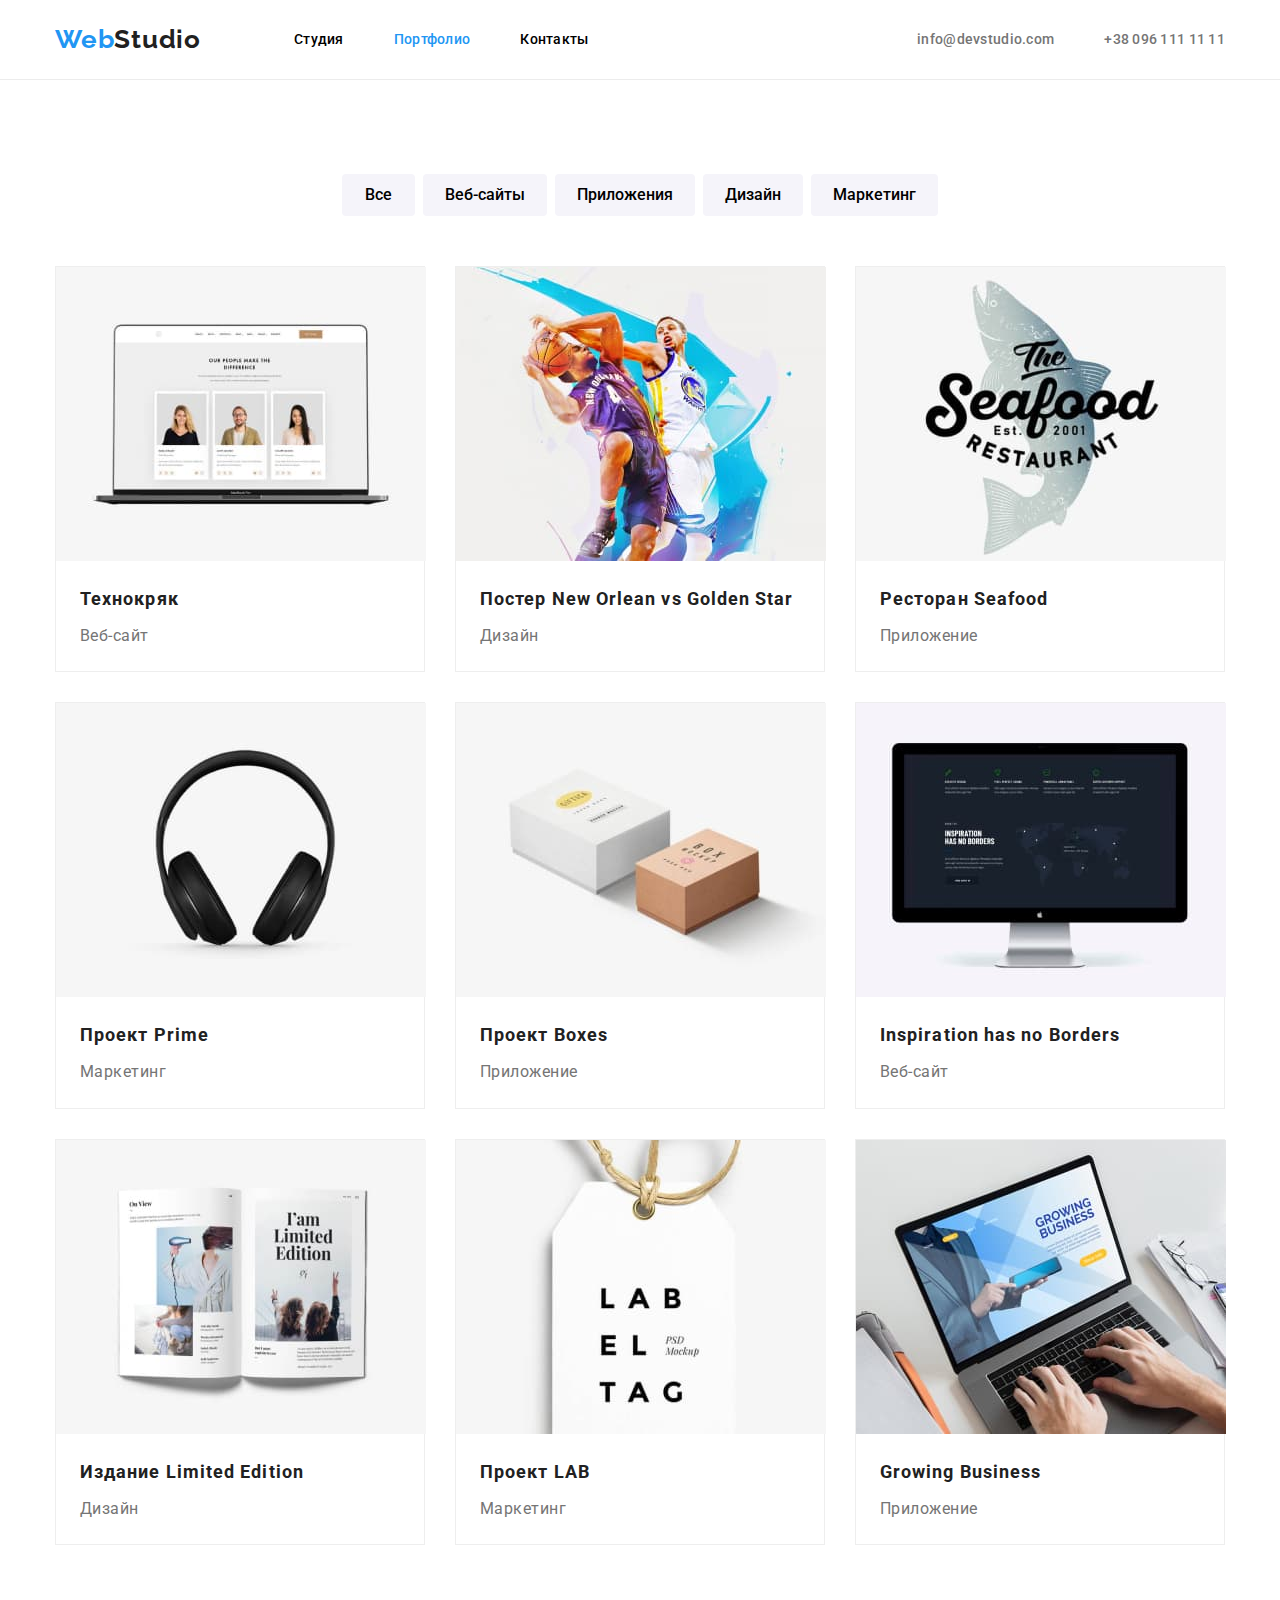
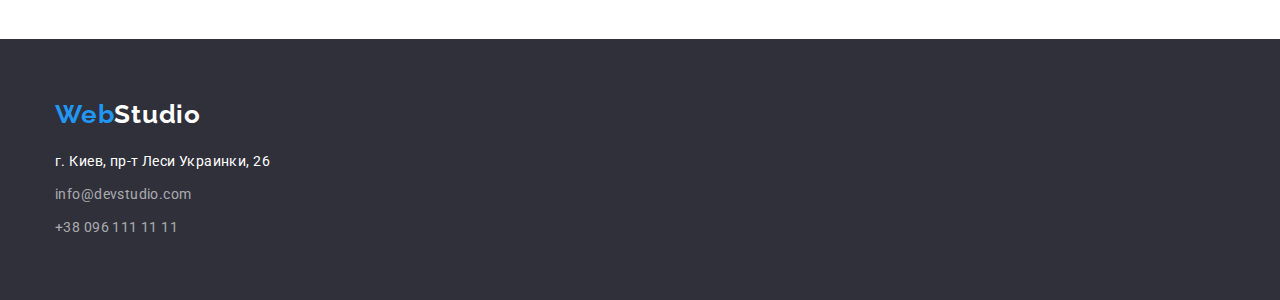
==== portfolio.html @ b8a1b8b2 "Added overlay for hero" ====
<!DOCTYPE html>
<html lang="en">
  <head>
    <meta charset="UTF-8" />
    <meta http-equiv="X-UA-Compatible" content="IE=edge" />
    <meta name="viewport" content="width=device-width, initial-scale=1.0" />
    <title>Портфолио</title>
    <link rel="preconnect" href="https://fonts.googleapis.com" />
    <link rel="preconnect" href="https://fonts.gstatic.com" crossorigin />
    <link
      href="https://fonts.googleapis.com/css2?family=Raleway:wght@700&family=Roboto:wght@400;500;700;900&display=swap"
      rel="stylesheet"
    />
    <link
      rel="stylesheet"
      href="https://cdnjs.cloudflare.com/ajax/libs/modern-normalize/1.1.0/modern-normalize.min.css"
    />
    <link rel="stylesheet" href="./css/styles.css" />
  </head>
  <body>
    <!-- Шапка сайта -->
    <header class="header">
      <div class="main container">
        <nav class="nav">
          <a href="./index.html" class="header-logo link"
            ><span class="header-logo-web">Web</span>Studio</a
          >
          <ul class="header-list list">
            <li class="items">
              <a href="./index.html" class="link">Студия</a>
            </li>
            <li class="items">
              <a href="./portfolio.html" class="portfolio link">Портфолио</a>
            </li>
            <li class="items"><a href="" class="link">Контакты</a></li>
          </ul>
        </nav>
        <ul class="goto-list list">
          <li class="address">
            <a href="mailto:info@devstudio.com" class="contacts link"
              >info@devstudio.com</a
            >
          </li>
          <li class="address">
            <a href="tel:+380961111111" class="contacts link"
              >+38 096 111 11 11</a
            >
          </li>
        </ul>
      </div>
    </header>
    <!-- Фильтр поиска -->
    <main>
      <section class="filter">
        <div class="container">
          <h1 class="hiden-title">Фильтр поиска</h1>
          <div class="sort">
            <ul class="filter-list list">
              <li class="items">
                <button type="button" class="filter-button">Все</button>
              </li>
              <li class="items">
                <button type="button" class="filter-button">Веб-сайты</button>
              </li>
              <li class="items">
                <button type="button" class="filter-button">Приложения</button>
              </li>
              <li class="items">
                <button type="button" class="filter-button">Дизайн</button>
              </li>
              <li class="items">
                <button type="button" class="filter-button">Маркетинг</button>
              </li>
            </ul>
          </div>
          <ul class="result-search list">
            <li class="filter-search">
              <div class="border">
                <img
                  src="./images/8.jpg"
                  alt="laptop"
                  width="370"
                  class="img"
                />
                <div class="center">
                  <h2 class="filter-title">Технокряк</h2>
                  <p class="filter-paragraph">Веб-сайт</p>
                </div>
              </div>
            </li>
            <li class="filter-search">
              <div class="border">
                <img
                  src="./images/9.jpg"
                  alt="basketball players"
                  width="370"
                  class="img"
                />
                <div class="center">
                  <h2 class="filter-title">Постер New Orlean vs Golden Star</h2>
                  <p class="filter-paragraph">Дизайн</p>
                </div>
              </div>
            </li>
            <li class="filter-search">
              <div class="border">
                <img
                  src="./images/10.jpg"
                  alt="fish logo"
                  width="370"
                  class="img"
                />
                <div class="center">
                  <h2 class="filter-title">Ресторан Seafood</h2>
                  <p class="filter-paragraph">Приложение</p>
                </div>
              </div>
            </li>
            <li class="filter-search">
              <div class="border">
                <img
                  src="./images/11.jpg"
                  alt="headphones"
                  width="370"
                  class="img"
                />
                <div class="center">
                  <h2 class="filter-title">Проект Prime</h2>
                  <p class="filter-paragraph">Маркетинг</p>
                </div>
              </div>
            </li>
            <li class="filter-search">
              <div class="border">
                <img
                  src="./images/12.jpg"
                  alt="2 boxes differents sizes"
                  width="370"
                  class="img"
                />
                <div class="center">
                  <h2 class="filter-title">Проект Boxes</h2>
                  <p class="filter-paragraph">Приложение</p>
                </div>
              </div>
            </li>
            <li class="filter-search">
              <div class="border">
                <img src="./images/13.jpg" alt="iMac" width="370" class="img" />
                <div class="center">
                  <h2 class="filter-title">Inspiration has no Borders</h2>
                  <p class="filter-paragraph">Веб-сайт</p>
                </div>
              </div>
            </li>
            <li class="filter-search">
              <div class="border">
                <img
                  src="./images/14.jpg"
                  alt="opened book with pictures"
                  width="370"
                  class="img"
                />
                <div class="center">
                  <h2 class="filter-title">Издание Limited Edition</h2>
                  <p class="filter-paragraph">Дизайн</p>
                </div>
              </div>
            </li>
            <li class="filter-search">
              <div class="border">
                <img src="./images/15.jpg" alt="tag" width="370" class="img" />
                <div class="center">
                  <h2 class="filter-title">Проект LAB</h2>
                  <p class="filter-paragraph">Маркетинг</p>
                </div>
              </div>
            </li>
            <li class="filter-search">
              <div class="border">
                <img
                  src="./images/16.jpg"
                  alt="opened laptop with hands on the keyboard"
                  width="370"
                  class="img"
                />
                <div class="center">
                  <h2 class="filter-title">Growing Business</h2>
                  <p class="filter-paragraph">Приложение</p>
                </div>
              </div>
            </li>
          </ul>
        </div>
      </section>
    </main>
    <!-- Контакты -->
    <footer class="footer">
      <div class="container">
        <a href="./index.html" class="footer-logo link"
          ><span class="footer-logo-web">Web</span>Studio</a
        >
        <address>
          <ul class="list">
            <li class="goto">
              <a
                href="https://www.google.com/maps/d/viewer?mid=10uSM3H-mIU3GznYo2szRIEphczw&hl=en_US"
                target="_blank"
                rel="noopener noreferrer"
                class="footer-adress link"
                >г. Киев, пр-т Леси Украинки, 26</a
              >
            </li>
            <li class="goto">
              <a href="mailto:info@devstudio.com" class="footer-link link"
                >info@devstudio.com</a
              >
            </li>
            <li class="goto">
              <a href="tel:+380961111111" class="footer-link link"
                >+38 096 111 11 11</a
              >
            </li>
          </ul>
        </address>
      </div>
    </footer>
  </body>
</html>
---- css/styles.css ----
:root {
  --main-bcgrnd-color: #e5e5e5;
  --main-font-color: #212121;
  --button-color: #2196f3;
  --add-font-color: #000000;
  --paragraph-color: #757575;
  --white-color: #ffffff;
  --second-bcgrnd-color: #2f303a;
  --third-bcgrnd-color: #f5f4fa;
  --rgba-color: rgba(255, 255, 255, 0.6);
  --border-header: #ececec;
}
/* Глобальные стили в Body */
body {
  font-family: "Roboto", sans-serif;
  /* background-color: var(--main-bcgrnd-color); */
  color: var(--main-font-color);
}
/* Отключение точки рядом в списках */
.list {
  list-style: none;
  font-style: normal;
}
/* Скрываем заголовок которого нет на макете */
.hiden-title {
  display: none;
}
.header {
  background-color: var(--white-color);
  margin-left: auto;
  margin-right: auto;
  border-bottom: 1px solid var(--border-header);
}
/* Удаляем подчеркивание в ссылках */
.link {
  font-weight: 500;
  font-size: 14px;
  line-height: 1.1;
  letter-spacing: 0.02em;
  text-decoration: none;
  color: var(--add-font-color);
}

.main .link {
  display: block;
  text-align: center;
  padding-top: 32px;
  padding-bottom: 32px;
}

.container {
  margin-left: auto;
  margin-right: auto;
  width: 1200px;
  padding-left: 15px;
  padding-right: 15px;
}

.nav .header-logo {
  display: block;
  margin-right: 93px;
  padding-top: 24px;
  padding-bottom: 24px;

  font-family: "Raleway";
  font-weight: 700;
  font-size: 26px;
  line-height: 1.2;
  letter-spacing: 0.03em;
  color: var(--add-font-colour);
}

.header-logo-web {
  color: var(--button-color);
}

.header-list {
  display: flex;
  padding: 0;
  margin-top: 0;
  margin-bottom: 0;

  font-weight: 500;
  font-size: 14px;
  line-height: 1.1;
  letter-spacing: 0.02em;
}

.main .items:not(:last-child) {
  margin-right: 50px;
}

.header .main {
  display: flex;
}

.nav {
  display: flex;
  align-items: center;
}

.main .goto-list {
  display: flex;
  margin-left: auto;
  padding: 0;
  margin-top: 0;
  margin-bottom: 0;
}

.main .address:not(:last-child) {
  margin-right: 50px;
}

.header-list .link:hover,
.header-list .link:focus,
.goto-list .link:hover,
.goto-list .link:focus {
  color: var(--button-color);
}

.header .studio,
.header .portfolio {
  color: var(--button-color);
}
.goto-list .contacts {
  color: var(--paragraph-color);
}
.hero {
  padding-top: 200px;
  padding-bottom: 200px;
  margin-left: auto;
  margin-right: auto;
}

.overlay {
  max-width: 1600px;
  height: 600px;
  margin-left: auto;
  margin-right: auto;
  background-image: linear-gradient(
      to right,
      rgba(47, 48, 58, 0.4),
      rgba(47, 48, 58, 0.4)
    ),
    url("../images/hero.jpg");
}

.hero-title {
  width: 696px;

  margin: 0 auto 30px;

  font-weight: 900;
  font-size: 44px;
  line-height: 1.4;
  text-align: center;
  letter-spacing: 0.06em;
  text-transform: uppercase;
  color: var(--white-color);
}

.hero .hero-button {
  display: block;
  padding: 10px 32px;
  min-width: 200px;
  margin: 0 auto;

  font-family: inherit;
  font-weight: 700;
  font-size: 16px;
  line-height: 1.9;
  align-items: center;
  text-align: center;
  letter-spacing: 0.06em;
  color: var(--white-color);

  box-shadow: 0px 4px 4px rgba(0, 0, 0, 0.15);
  border-radius: 4px;
  border: transparent;
  background-color: var(--button-color);

  cursor: pointer;
}
.hero .hero-button:hover,
.hero .hero-button:focus {
  color: var(--add-font-color);
}

.feature {
  padding-top: 94px;
  padding-bottom: 94px;
  margin-left: auto;
  margin-right: auto;
}

.feature .feature-title {
  width: 270px;

  margin-top: 0;
  margin-bottom: 10px;

  font-weight: 700;
  font-size: 14px;
  line-height: 1.1;
  letter-spacing: 0.03em;
  text-transform: uppercase;
}

.feature .feature-list {
  display: flex;
  justify-content: center;
  margin-top: 0;
  margin-bottom: 0;
  padding: 0;
}

.feature .items:not(:last-child) {
  margin-right: 30px;
}

.feature .feature-paragraph {
  width: 270px;

  margin-top: 0;
  margin-bottom: 0;

  font-size: 14px;
  line-height: 1.7;
  letter-spacing: 0.03em;
  color: var(--paragraph-color);
}

.work {
  padding-bottom: 94px;
  margin-left: auto;
  margin-right: auto;
}

.work .work-title {
  margin-top: 0;
  margin-bottom: 50px;

  font-weight: 700;
  font-size: 36px;
  line-height: 1.2;
  text-align: center;
  letter-spacing: 0.03em;
}

.work .list {
  display: flex;
  justify-content: center;

  margin-top: 0;
  margin-bottom: 0;
  padding: 0;
}

.work .items:not(:last-child) {
  margin-right: 30px;
}

.work .img {
  display: block;
  margin: 0;
}

.team {
  background-color: var(--third-bcgrnd-color);
  margin-left: auto;
  margin-right: auto;
  padding-top: 94px;
  padding-bottom: 94px;
}
.team .team-title {
  margin-top: 0;
  margin-bottom: 50px;

  font-weight: 700;
  font-size: 36px;
  line-height: 1.2;
  text-align: center;
  letter-spacing: 0.03em;
}

.team .team-list {
  display: flex;
  justify-content: center;
  margin: 0;
  padding: 0;
}

.team .team-line {
  background-color: var(--white-color);
  padding-bottom: 30px;
  box-shadow: 0px 1px 3px rgba(0, 0, 0, 0.12), 0px 1px 1px rgba(0, 0, 0, 0.14),
    0px 2px 1px rgba(0, 0, 0, 0.2);
  border-radius: 0px 0px 4px 4px;
}

.team .team-line:not(:last-child) {
  margin-right: 30px;
}

.team .team-header {
  margin-top: 30px;
  margin-bottom: 10px;

  font-weight: 500;
  font-size: 16px;
  line-height: 1.2;
  text-align: center;
  letter-spacing: 0.03em;
}
.team .team-garagraph {
  margin-top: 0;
  margin-bottom: 0;

  font-weight: 400;
  font-size: 16px;
  line-height: 1.2;
  text-align: center;
  letter-spacing: 0.03em;
  color: var(--paragraph-color);
}

.team-list .img {
  display: block;
  margin: 0;
}

.footer {
  background-color: var(--second-bcgrnd-color);
  margin-left: auto;
  margin-right: auto;
  padding-top: 60px;
  padding-bottom: 60px;
}

.footer .footer-logo {
  display: inline-block;
  margin-bottom: 20px;

  font-family: "Raleway";
  font-weight: 700;
  font-size: 26px;
  line-height: 1.2;
  letter-spacing: 0.03em;
  color: var(--white-color);
}

.footer .footer-logo-web {
  color: var(--button-color);
}

/* .footer .list {
  margin-left: 215px;
} */

.footer .footer-link,
.footer .footer-adress {
  font-weight: 400;
  font-size: 14px;
  line-height: 1.7;
  letter-spacing: 0.03em;
  color: var(--white-color);
}
.footer .footer-link {
  color: var(--rgba-color);
}

.footer .footer-link:hover,
.footer .footer-adress:hover,
.footer .footer-link:focus,
.footer .footer-adress:focus {
  color: var(--button-color);
}

.footer .list {
  margin-top: 0;
  margin-bottom: 0;
  padding: 0;
}

.footer .goto:not(:last-child) {
  margin-bottom: 9px;
}

/* Стили для портфолио */
.filter {
  margin-left: auto;
  margin-right: auto;
  padding-top: 94px;
  padding-bottom: 94px;
}

.filter .filter-list {
  display: flex;
  margin-top: 0;
  padding: 0;
  margin-bottom: 0;
  margin-bottom: 50px;
}

.filter .result-search {
  display: flex;
  flex-wrap: wrap;
  justify-content: center;
  margin-top: 0;
  padding: 0;
  margin-bottom: 0;
}

.filter-list > .items:not(:last-child) {
  margin-right: 8px;
}

.filter .sort {
  display: flex;
  justify-content: center;
}

.filter-button {
  display: inline-block;
  padding: 8px 22px;
  min-width: 73px;
  text-align: center;

  font-family: inherit;
  font-weight: 500;
  font-size: 16px;
  line-height: 1.6;

  border: transparent;
  border-radius: 4px;
  background-color: var(--third-bcgrnd-color);
  cursor: pointer;
}

.filter-button:hover,
.filter-button:focus {
  color: var(--white-color);
  background-color: var(--button-color);
}

.filter .filter-search {
  background-color: var(--white-color);
  width: calc((100% - 60px) / 3);
}

.filter-search > .border {
  border: 1px solid #eeeeee;
}

.filter-search .center {
  padding: 20px 24px 20px;
}

.result-search > .filter-search:not(:nth-child(3n)) {
  margin-right: 30px;
}

.result-search > .filter-search:not(:nth-last-child(-n + 3)) {
  margin-bottom: 30px;
}

.filter .img {
  display: block;
  margin: 0;
}

.filter .filter-title {
  width: 322px;

  margin-top: 0;
  margin-bottom: 4px;
  font-weight: 700;
  font-size: 18px;
  line-height: 2;
  letter-spacing: 0.06em;
}
.filter .filter-paragraph {
  width: 322px;

  margin: 0;

  font-weight: 400;
  font-size: 16px;
  line-height: 1.9;
  letter-spacing: 0.03em;
  color: var(--paragraph-color);
}
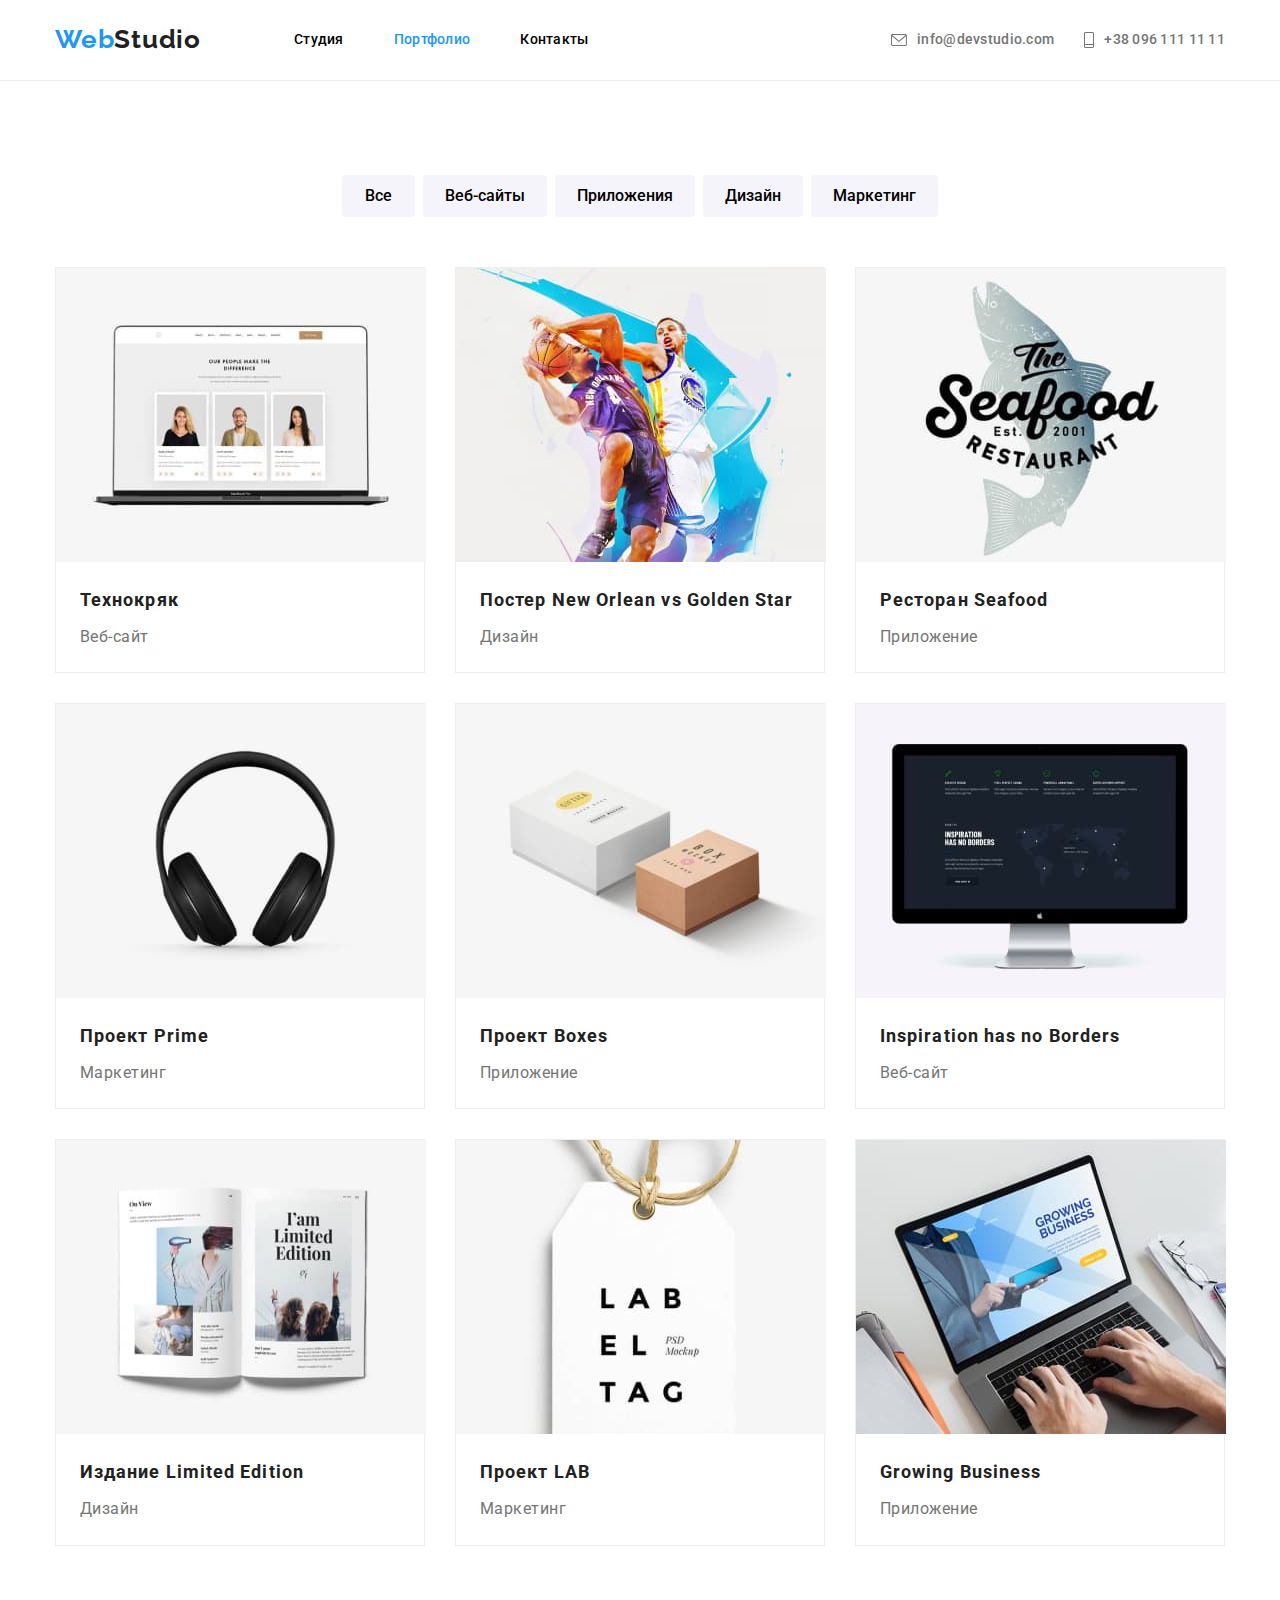
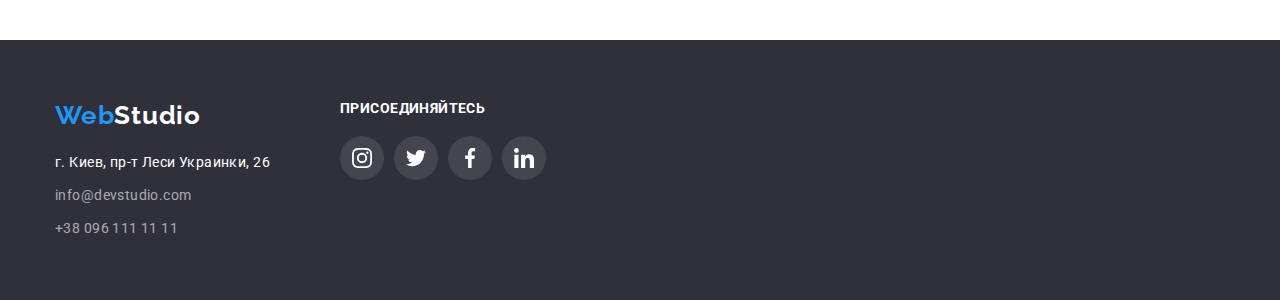
==== commit 155b93f5: "Completed with shadow portfolio" ====
--- a/portfolio.html
+++ b/portfolio.html
@@ -38,11 +38,15 @@
         <ul class="goto-list list">
           <li class="address">
             <a href="mailto:info@devstudio.com" class="contacts link"
+              ><svg class="envelope-icon icon">
+                <use href="./images/icons.svg#envelope" /></svg
               >info@devstudio.com</a
             >
           </li>
           <li class="address">
             <a href="tel:+380961111111" class="contacts link"
+              ><svg class="phone-icon icon">
+                <use href="./images/icons.svg#phone" /></svg
               >+38 096 111 11 11</a
             >
           </li>
@@ -196,33 +200,88 @@
     </main>
     <!-- Контакты -->
     <footer class="footer">
-      <div class="container">
-        <a href="./index.html" class="footer-logo link"
-          ><span class="footer-logo-web">Web</span>Studio</a
-        >
-        <address>
-          <ul class="list">
-            <li class="goto">
-              <a
-                href="https://www.google.com/maps/d/viewer?mid=10uSM3H-mIU3GznYo2szRIEphczw&hl=en_US"
-                target="_blank"
-                rel="noopener noreferrer"
-                class="footer-adress link"
-                >г. Киев, пр-т Леси Украинки, 26</a
-              >
-            </li>
-            <li class="goto">
-              <a href="mailto:info@devstudio.com" class="footer-link link"
-                >info@devstudio.com</a
-              >
-            </li>
-            <li class="goto">
-              <a href="tel:+380961111111" class="footer-link link"
-                >+38 096 111 11 11</a
-              >
+      <div class="footer-box container">
+        <div class="address-box">
+          <a href="./index.html" class="footer-logo link"
+            ><span class="footer-logo-web">Web</span>Studio</a
+          >
+          <address>
+            <ul class="list">
+              <li class="goto">
+                <a
+                  href="https://www.google.com/maps/d/viewer?mid=10uSM3H-mIU3GznYo2szRIEphczw&hl=en_US"
+                  target="_blank"
+                  rel="noopener noreferrer nofollow"
+                  class="footer-address link"
+                  >г. Киев, пр-т Леси Украинки, 26</a
+                >
+              </li>
+              <li class="goto">
+                <a href="mailto:info@devstudio.com" class="footer-link link"
+                  >info@devstudio.com</a
+                >
+              </li>
+              <li class="goto">
+                <a href="tel:+380961111111" class="footer-link link"
+                  >+38 096 111 11 11</a
+                >
+              </li>
+            </ul>
+          </address>
+        </div>
+        <div class="follow-box">
+          <h3 class="follow-title">присоединяйтесь</h3>
+          <ul class="follow-list list">
+            <li class="follow-item">
+              <a
+                href=""
+                target="_blank"
+                rel="nofollow noopener noreferrer"
+                class="follow-link"
+              >
+                <svg class="follow-icon">
+                  <use href="./images/icons.svg#instagram" />
+                </svg>
+              </a>
+            </li>
+            <li class="follow-item">
+              <a
+                href=""
+                target="_blank"
+                rel="nofollow noopener noreferrer"
+                class="follow-link"
+              >
+                <svg class="follow-icon">
+                  <use href="./images/icons.svg#twitter" />
+                </svg>
+              </a>
+            </li>
+            <li class="follow-item">
+              <a
+                href=""
+                target="_blank"
+                rel="nofollow noopener noreferrer"
+                class="follow-link"
+              >
+                <svg class="follow-icon">
+                  <use href="./images/icons.svg#facebook" />
+                </svg>
+              </a>
+            </li>
+            <li class="follow-item">
+              <a
+                href=""
+                target="_blank"
+                rel="nofollow noopener noreferrer"
+                class="follow-link"
+              >
+                <svg class="follow-icon">
+                  <use href="./images/icons.svg#linkedin" />
+                </svg>
+              </a>
             </li>
           </ul>
-        </address>
+        </div>
       </div>
     </footer>
   </body>
--- a/css/styles.css
+++ b/css/styles.css
@@ -9,6 +9,8 @@
   --third-bcgrnd-color: #f5f4fa;
   --rgba-color: rgba(255, 255, 255, 0.6);
   --border-header: #ececec;
+  --social-network: #afb1b8;
+  --social-network-rgba: rgba(255, 255, 255, 0.1);
 }
 /* Глобальные стили в Body */
 body {
@@ -21,6 +23,13 @@
   list-style: none;
   font-style: normal;
 }
+/* Кастомизация иконок svg */
+.icon {
+  display: flex;
+  margin-top: 0;
+  margin-bottom: 0;
+}
+
 /* Скрываем заголовок которого нет на макете */
 .hiden-title {
   display: none;
@@ -107,8 +116,20 @@
   margin-bottom: 0;
 }
 
+.envelope-icon {
+  width: 16px;
+  height: 12px;
+  margin-right: 10px;
+}
+
+.phone-icon {
+  width: 10px;
+  height: 16px;
+  margin-right: 10px;
+}
+
 .main .address:not(:last-child) {
-  margin-right: 50px;
+  margin-right: 30px;
 }
 
 .header-list .link:hover,
@@ -116,6 +137,7 @@
 .goto-list .link:hover,
 .goto-list .link:focus {
   color: var(--button-color);
+  fill: var(--button-color);
 }
 
 .header .studio,
@@ -123,13 +145,14 @@
   color: var(--button-color);
 }
 .goto-list .contacts {
+  display: flex;
   color: var(--paragraph-color);
+  fill: var(--paragraph-color);
+  align-items: center;
 }
 .hero {
   padding-top: 200px;
   padding-bottom: 200px;
-  margin-left: auto;
-  margin-right: auto;
 }
 
 .overlay {
@@ -189,8 +212,6 @@
 .feature {
   padding-top: 94px;
   padding-bottom: 94px;
-  margin-left: auto;
-  margin-right: auto;
 }
 
 .feature .feature-title {
@@ -214,6 +235,25 @@
   padding: 0;
 }
 
+.feature .items-border {
+  display: flex;
+  width: 270px;
+  height: 120px;
+
+  justify-content: center;
+  align-items: center;
+  margin-top: 0;
+  margin-bottom: 30px;
+
+  background-color: var(--third-bcgrnd-color);
+  border-radius: 4px;
+}
+
+.feature .items-icon {
+  width: 70px;
+  height: 70px;
+}
+
 .feature .items:not(:last-child) {
   margin-right: 30px;
 }
@@ -232,8 +272,6 @@
 
 .work {
   padding-bottom: 94px;
-  margin-left: auto;
-  margin-right: auto;
 }
 
 .work .work-title {
@@ -265,10 +303,10 @@
   margin: 0;
 }
 
+/* Стили для секция команда */
+
 .team {
   background-color: var(--third-bcgrnd-color);
-  margin-left: auto;
-  margin-right: auto;
   padding-top: 94px;
   padding-bottom: 94px;
 }
@@ -328,6 +366,115 @@
   display: block;
   margin: 0;
 }
+/* Иконки для соц сетей */
+.team .social-box {
+  margin-top: 16px;
+}
+
+.team .social-list {
+  display: flex;
+  padding: 0;
+  justify-content: center;
+}
+
+.team .social-items:not(:last-child) {
+  margin-right: 10px;
+}
+
+.team .social-link {
+  display: flex;
+
+  width: 44px;
+  height: 44px;
+  justify-content: center;
+  align-items: center;
+
+  border-radius: 50%;
+  fill: var(--social-network);
+}
+
+.team .social-link:hover,
+.team .social-link:focus {
+  background-color: var(--button-color);
+  fill: var(--white-color);
+}
+
+.team .social-icons {
+  width: 20px;
+  height: 20px;
+}
+
+/* Стили для секции клиенты */
+
+.customers {
+  padding-top: 94px;
+  padding-bottom: 94px;
+}
+
+.customers .regular-customers {
+  margin-top: 0;
+  margin-bottom: 50px;
+
+  font-weight: 700;
+  font-size: 36px;
+  line-height: 42px;
+  text-align: center;
+}
+
+.customers .list-customers {
+  display: flex;
+
+  margin-left: auto;
+  margin-right: auto;
+  padding: 0;
+  justify-content: center;
+}
+
+.customers .items:not(:last-child) {
+  margin-right: 30px;
+}
+
+.customers-link {
+  display: flex;
+  justify-content: center;
+  align-items: center;
+  display: flex;
+  width: 170px;
+  height: 92px;
+  margin-right: auto;
+  margin-left: auto;
+
+  border: 1px solid var(--social-network);
+  border-radius: 4px;
+  fill: var(--social-network);
+}
+
+/* .customers .customers-box {
+  justify-content: center;
+  align-items: center;
+  display: flex;
+  width: 170px;
+  height: 92px;
+  margin-right: auto;
+  margin-left: auto;
+
+  border: 1px solid var(--social-network);
+  border-radius: 4px;
+  fill: var(--social-network);
+} */
+
+.customers .customers-link:hover,
+.customers .customers-link:focus {
+  fill: var(--button-color);
+  border-color: var(--button-color);
+}
+
+.customers .customers-icon {
+  width: 106px;
+  height: 60px;
+}
+
+/* Стили для подвала */
 
 .footer {
   background-color: var(--second-bcgrnd-color);
@@ -337,6 +484,10 @@
   padding-bottom: 60px;
 }
 
+.footer .footer-box {
+  display: flex;
+}
+
 .footer .footer-logo {
   display: inline-block;
   margin-bottom: 20px;
@@ -353,12 +504,8 @@
   color: var(--button-color);
 }
 
-/* .footer .list {
-  margin-left: 215px;
-} */
-
 .footer .footer-link,
-.footer .footer-adress {
+.footer .footer-address {
   font-weight: 400;
   font-size: 14px;
   line-height: 1.7;
@@ -370,9 +517,9 @@
 }
 
 .footer .footer-link:hover,
-.footer .footer-adress:hover,
+.footer .footer-address:hover,
 .footer .footer-link:focus,
-.footer .footer-adress:focus {
+.footer .footer-address:focus {
   color: var(--button-color);
 }
 
@@ -384,6 +531,62 @@
 
 .footer .goto:not(:last-child) {
   margin-bottom: 9px;
+}
+
+.footer .address-box {
+  display: flex;
+  flex-direction: column;
+}
+
+/* Follower  */
+
+.footer .address-box:not(:last-child) {
+  margin-right: 70px;
+}
+
+.footer .follow-title {
+  margin-top: 0;
+  margin-bottom: 20px;
+  padding: 0;
+
+  font-weight: 700;
+  font-size: 14px;
+  line-height: 16px;
+  letter-spacing: 0.03em;
+  text-transform: uppercase;
+
+  color: var(--white-color);
+}
+
+.footer .follow-list {
+  display: flex;
+}
+
+.footer .follow-item:not(:last-child) {
+  margin-right: 10px;
+}
+
+.footer .follow-link {
+  display: flex;
+  justify-content: center;
+  align-items: center;
+
+  width: 44px;
+  height: 44px;
+  border-radius: 50%;
+
+  background-color: var(--social-network-rgba);
+  fill: var(--white-color);
+}
+
+.footer .follow-link:hover,
+.footer .follow-link:focus {
+  background-color: var(--button-color);
+}
+
+.footer .follow-icon {
+  width: 20px;
+  height: 20px;
 }
 
 /* Стили для портфолио */
@@ -409,6 +612,12 @@
   margin-top: 0;
   padding: 0;
   margin-bottom: 0;
+}
+
+.filter .filter-search:hover,
+.filter .filter-search:focus {
+  box-shadow: 0px 1px 1px rgba(0, 0, 0, 0.12), 0px 4px 4px rgba(0, 0, 0, 0.06),
+    1px 4px 6px rgba(0, 0, 0, 0.16);
 }
 
 .filter-list > .items:not(:last-child) {
@@ -441,6 +650,8 @@
 .filter-button:focus {
   color: var(--white-color);
   background-color: var(--button-color);
+  box-shadow: 0px 3px 1px rgba(0, 0, 0, 0.1), 0px 1px 2px rgba(0, 0, 0, 0.08),
+    0px 2px 2px rgba(0, 0, 0, 0.12);
 }
 
 .filter .filter-search {
